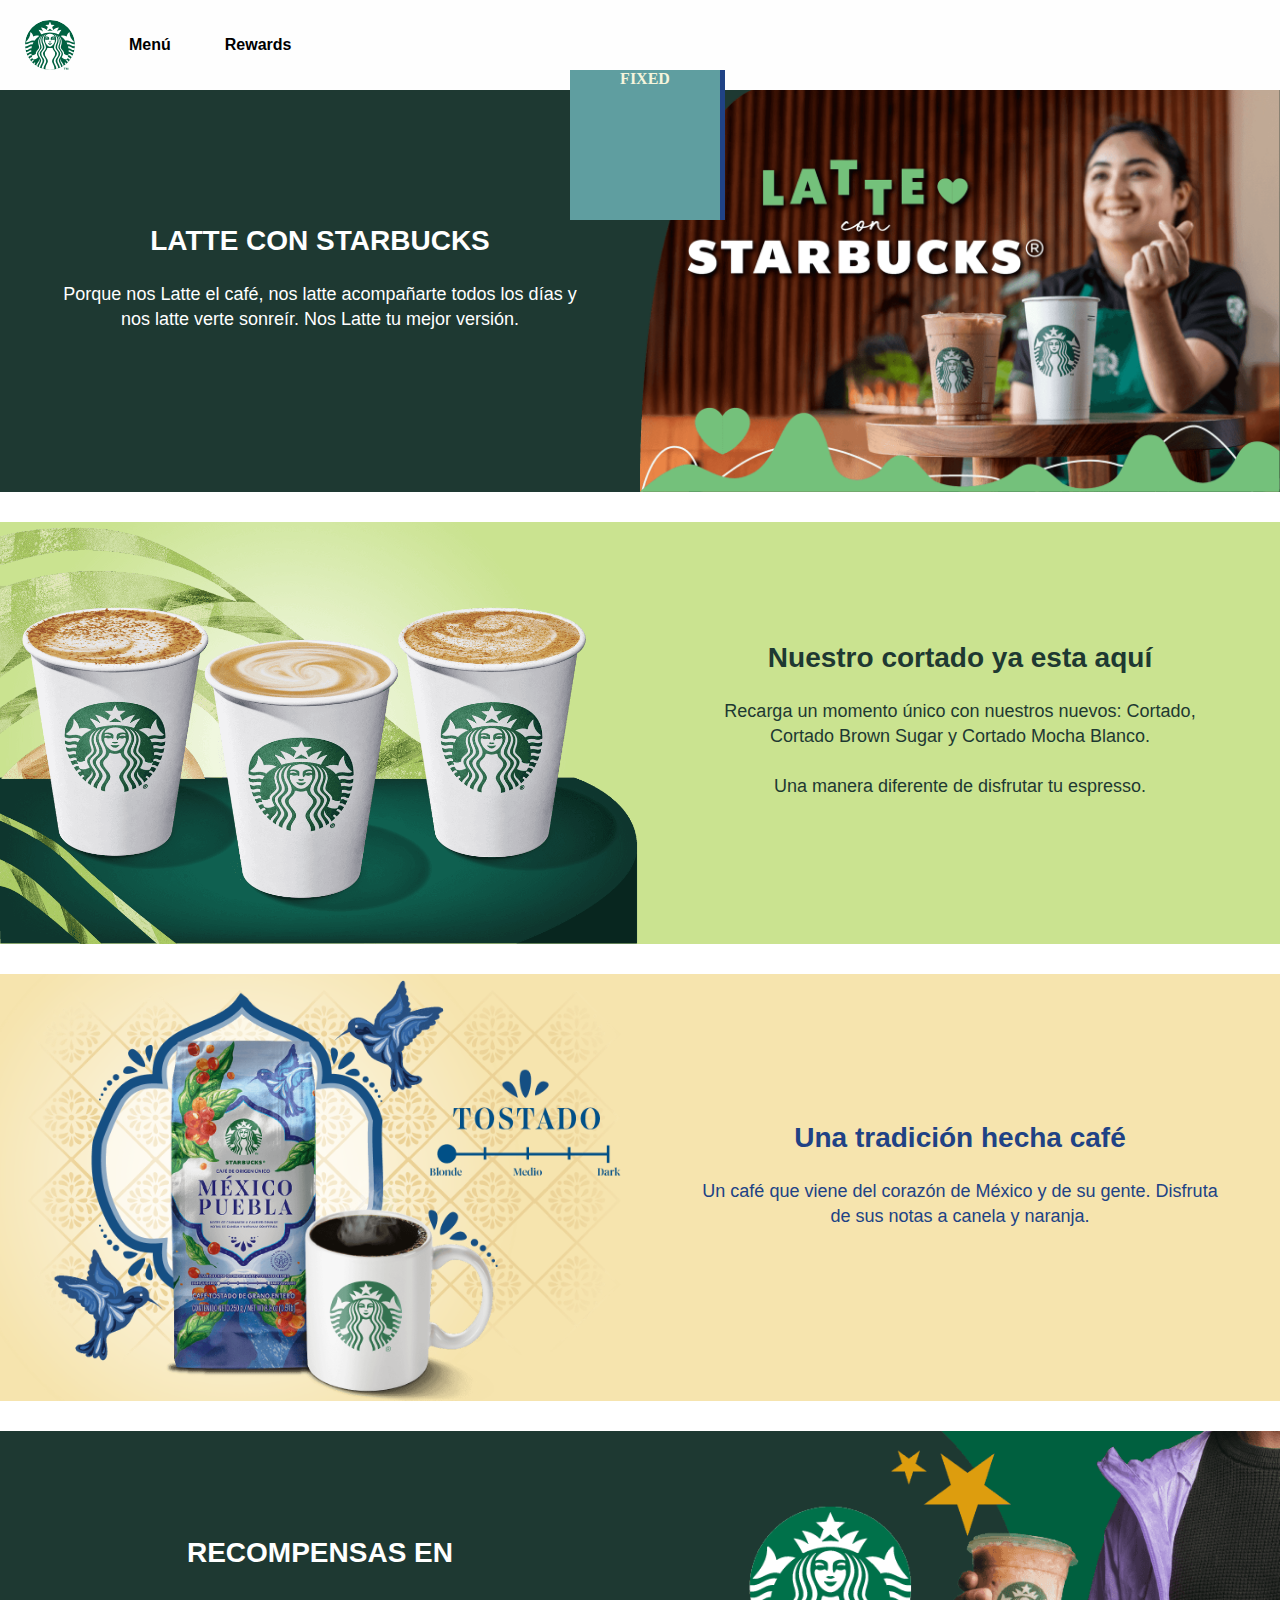
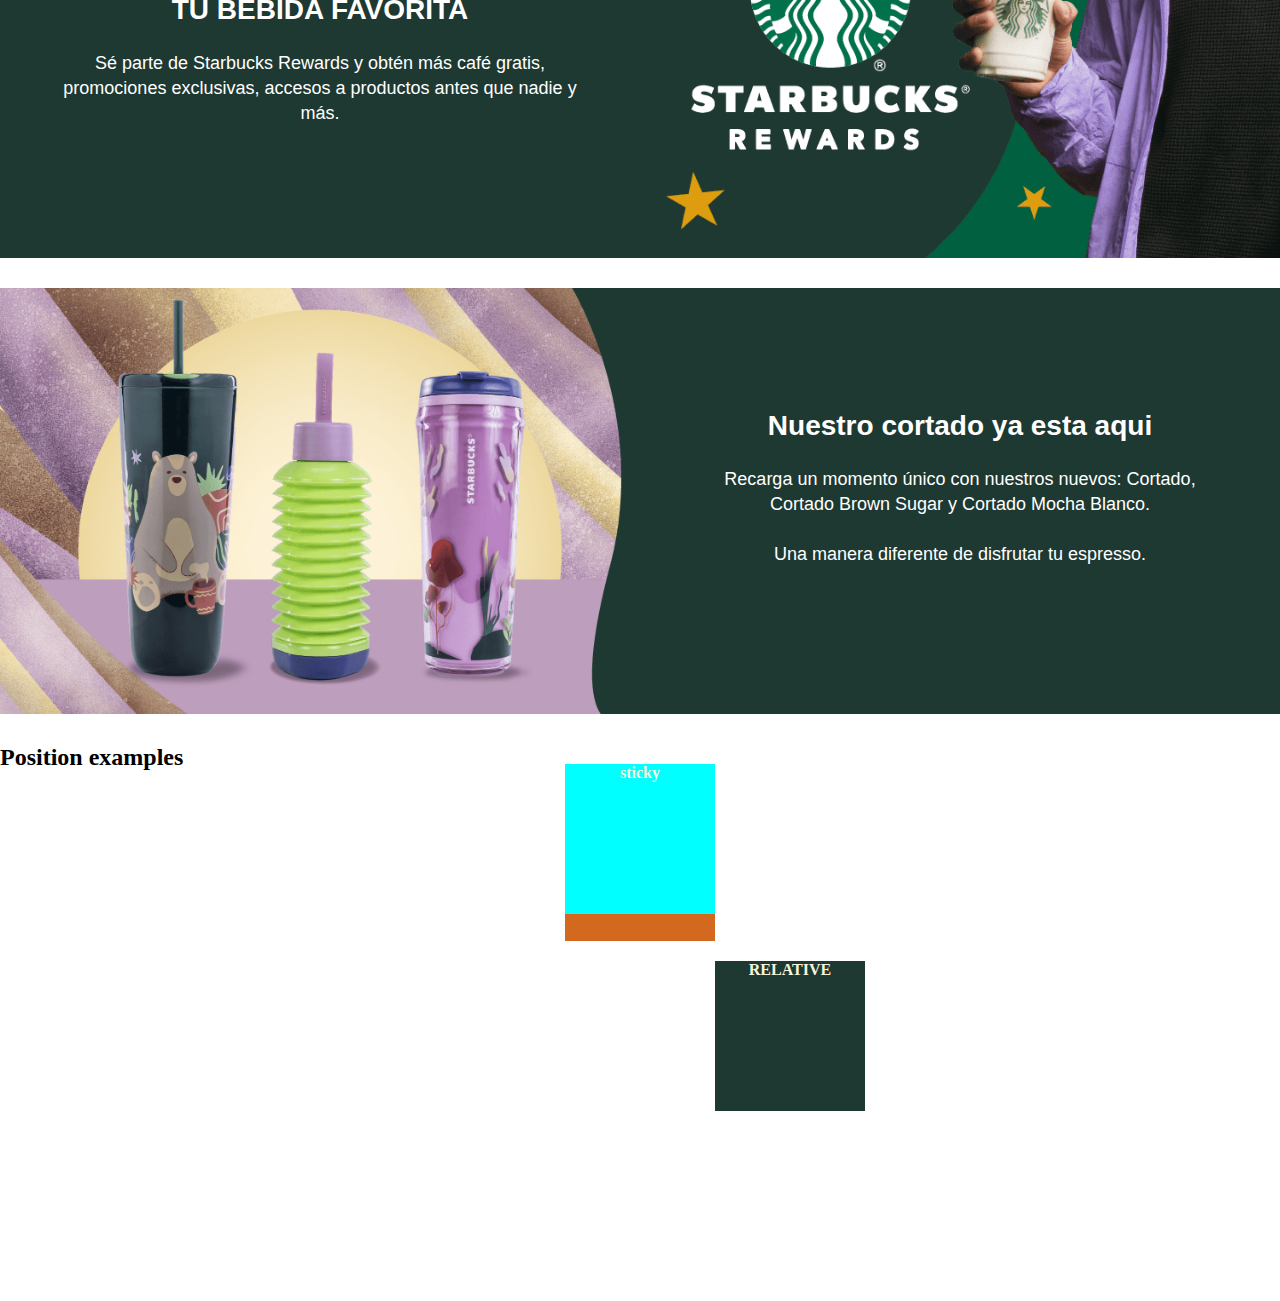
==== index.html @ a2754247 "se cambio el nombre" ====
<!DOCTYPE html>
<html lang="en">
<head>
    <meta charset="UTF-8">
    <meta name="viewport" content="width=device-width, initial-scale=1.0">
    <title>Clase2</title>
    <link rel="stylesheet" href="./style.css">
</head>
<body>
    <header>
        <nav class="Inicio">
            <span id="starbucks_icon"></span>
            <div id="menu">
                <a class="navB" href="">Menú</a>
            </div>
            <div id="menu">
                <a class="navB" href="">Rewards</a>
            </div>
            <!-- <div>
                <span></span>Localizar Tienda
            </div>
            <button>Ingresar</button>
            <button>Únete</button> -->
        </nav>
    </header>
    <main>
        <section id="latte-starbucks" class="banner">
            <div>
                <h1>LATTE CON STARBUCKS</h1>
                <p>Porque nos Latte el café, nos latte acompañarte todos los días y nos latte verte sonreír.
                    Nos Latte tu mejor versión.</p>
                
            </div>
            <img src="img/latte.png" alt="">    
        </section>
        <section id="caffe-cortado" class="banner">
            <img src="img/tres cafes.png" alt=""> 
            <div>
                <h1>Nuestro cortado ya esta aquí</h1>
                <p>Recarga un momento único con nuestros nuevos: Cortado, Cortado Brown Sugar y Cortado Mocha Blanco.</p>
                <p>Una manera diferente de disfrutar tu espresso.</p>
                
            </div>
            
        </section>
        <section id="tostado" class="banner">
            <img src="img/tostado.png" alt=""> 
            <div>
                <h1>Una tradición hecha café</h1>
                <p>Un café que viene del corazón de México y de su gente.
                 Disfruta de sus notas a canela y naranja.</p>
            </div>
            
        </section>
        
        <section id="stars" class="banner">
            
            <div>
                <h1>RECOMPENSAS EN</h1> 
                <h1>TU BEBIDA FAVORITA</h1>
                <p>Sé parte de Starbucks Rewards y obtén más café gratis, promociones exclusivas, accesos a productos
                    antes que nadie y más.</p>
                
            </div>
            <img src="img/stars.png" alt=""> 
        </section>

        <section id="" class="banner">
            <img src="img/vasos.png" alt=""> 
            <div>
                <h1>Nuestro cortado ya esta aqu<acuote>i</acuote></h1>
                <p>Recarga un momento único con nuestros nuevos: Cortado, Cortado Brown Sugar y Cortado Mocha Blanco.</p>
                <p>Una manera diferente de disfrutar tu espresso.</p>
                
            </div>
            
        </section>

       <section id="" class="">
            <h2>Position examples</h2>
            <div id="STATIC" class="box">STATIC</div>
            <div id="RELATIVE" class="box">RELATIVE</div>
            <div id="absolute" class="box">absolute</div>
            <div id="fixed" class="box">FIXED</div>
            <div id="sticky" class="box">sticky</div>
        </section>

        
    </main>
    <footer></footer>
</body>
</html>
---- style.css ----
*{
    box-sizing: border-box;
    margin: 0;
}

#starbucks_icon{
    background-image: url(assets/logo.svg);
    display: inline-block;
    width: 50px;
    height: 50px;
    margin: 0 25px;
    background-size: cover;
    padding: 0 25px;
}

header{
    height: 90px;
}

nav{
    height: 100%;
    padding: 20px 0;
    background-color: #fefefeff;
}

#menu{
    display: inline-block;
}

a{
    color: black;
    text-decoration: none;

}

section img{
    width: 50%;
}

.navB, #starbucks_icon{
    vertical-align: middle;
}

.navB{
    display: inline-block;
    font-weight: bold;
    font-family: SoDo Sans,Helvetica,Arial,sans-serif;
    padding: 0 25px;
}

.navB a{
    color: #212121;
}

a:hover{
    border-bottom: 6px solid #00754a;
    color: #00754a;
    padding-bottom: 25px;
    

}

.banner{
    display: flex;
    background-color: #1e3932;
    color: white;
    text-align: center;
    margin-bottom: 30px;
}

.banner h1{
    font-size: 28px;
}

.banner h1, .banner p{
    vertical-align: middle;
    margin-bottom: 25px;
    font-family: SoDo Sans,Helvetica,Arial,sans-serif;
}

.banner p{
    font-size: 18px;
    font-family: SoDo Sans,Helvetica,Arial,sans-serif;
    line-height: 25px;
}

.banner div{
    padding: 0 60px;
    align-content: center;
}

#caffe-cortado{
    background-color: rgb(202 227 144);
    color: #1e3932;
}

#tostado{
    background-color: rgb(246 228 174);
    color: #204285;
}

/* ESTILOS DEL POSITION */

.box{
    top: 50px;
    bottom: 0;
    right: 0;
    left: 20px;
    width: 150px;
    height: 150px;
    margin: 20px auto;
    text-align: center;
    font-weight: bold;
    background-color: chocolate;
    color: beige;
}

#RELATIVE{
    background-color: #1e3932;
    position: relative;
    top: 0px;
    bottom: 0;
    right: 0;
    left: 150px;
}

#absolute{
    position: absolute;
    background-color: #204285;
}

#fixed{
    position: fixed;
    bottom: 50px;
    right: 10px;
    background-color: cadetblue;
}

#sticky{
    position: sticky;
    background-color: aqua;
    top 50 px ;
}
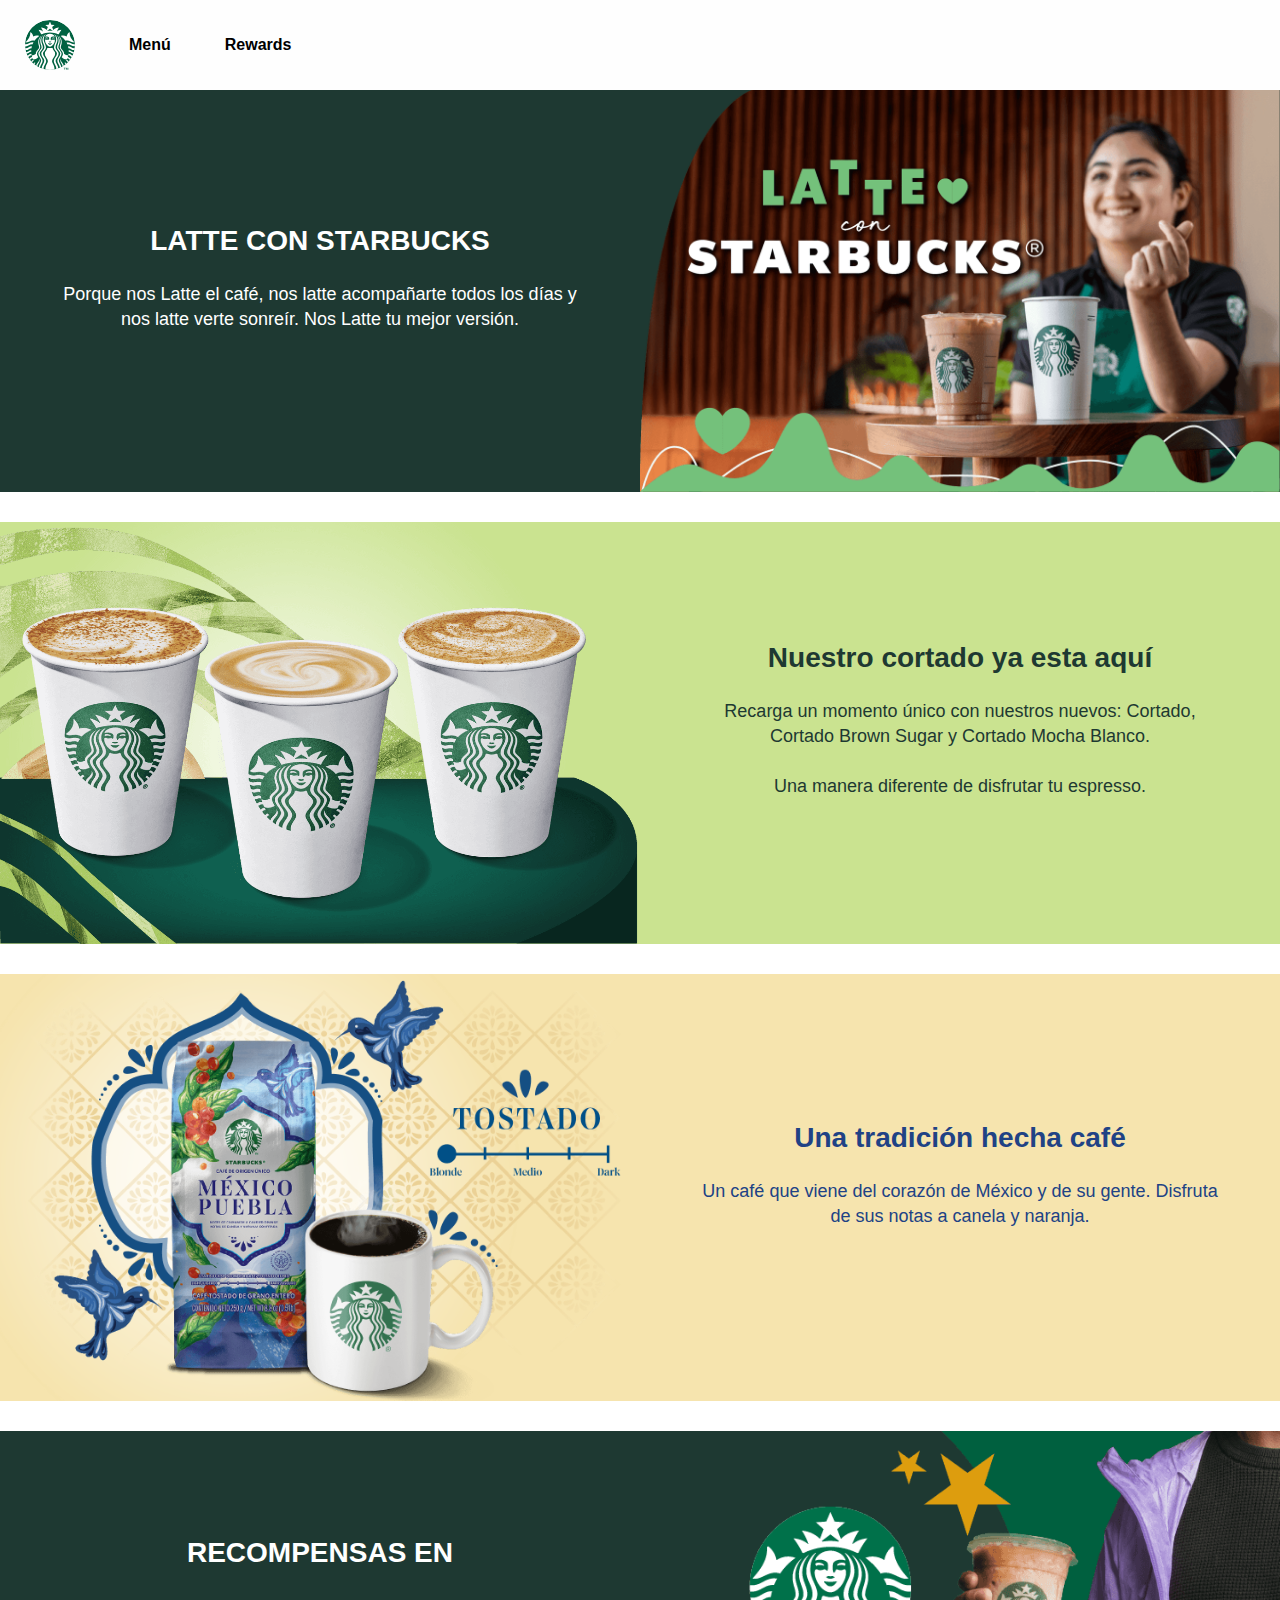
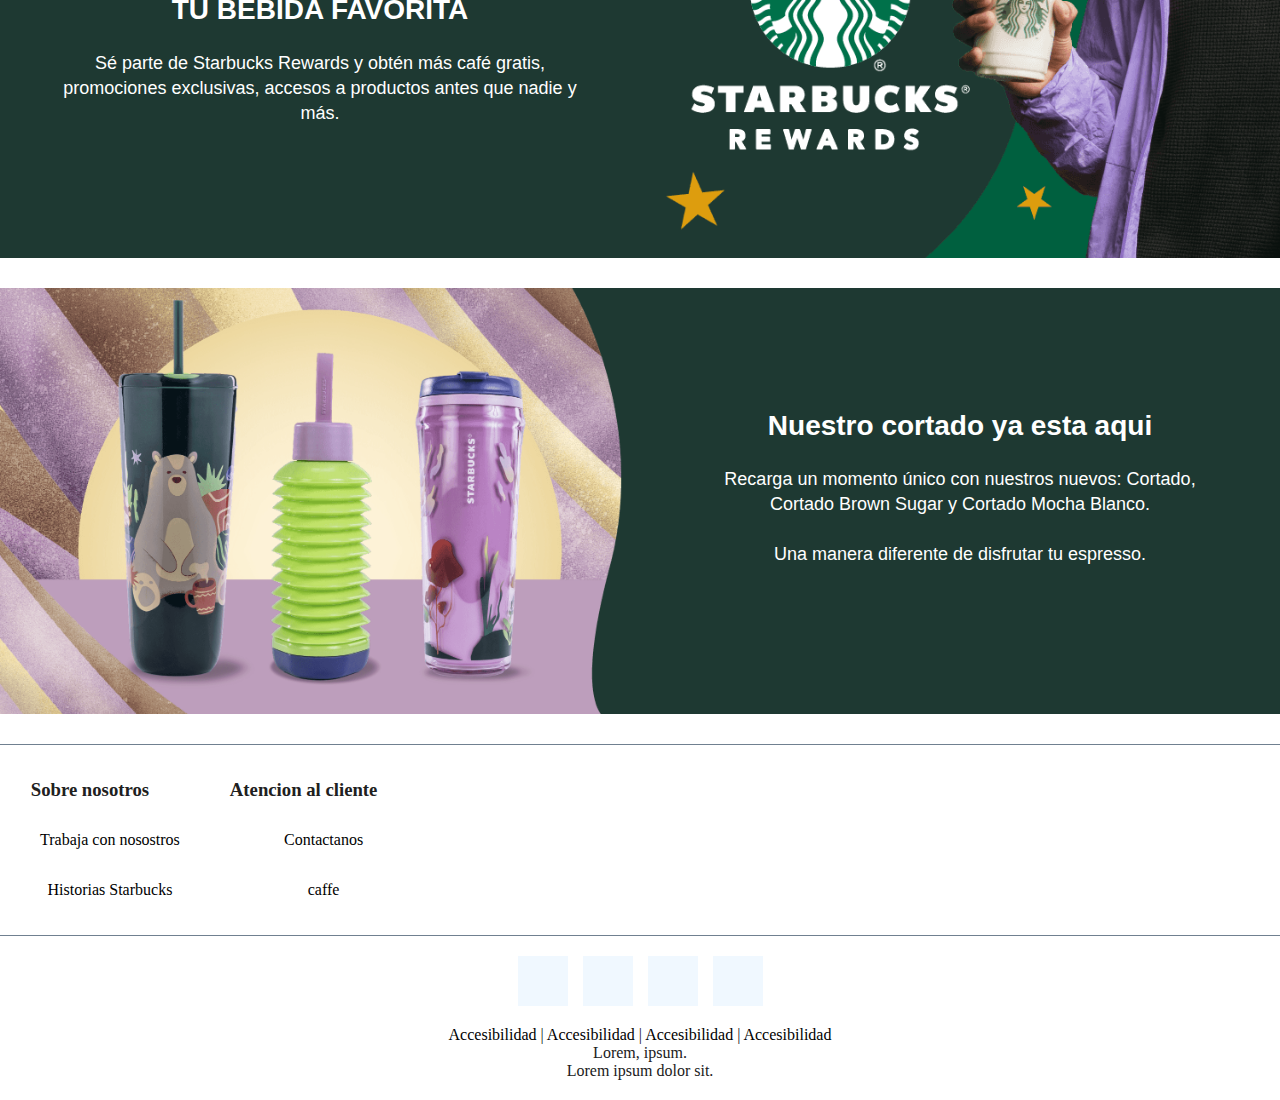
==== commit 8ed39d31: "Mejora" ====
--- a/index.html
+++ b/index.html
@@ -76,17 +76,59 @@
             
         </section>
 
-       <section id="" class="">
+       <!-- <section id="" class="">
             <h2>Position examples</h2>
             <div id="STATIC" class="box">STATIC</div>
             <div id="RELATIVE" class="box">RELATIVE</div>
             <div id="absolute" class="box">absolute</div>
             <div id="fixed" class="box">FIXED</div>
             <div id="sticky" class="box">sticky</div>
-        </section>
+        </section> -->
 
         
     </main>
-    <footer></footer>
+    <footer class="container">
+        <!-- enlaces -->
+        <section class="footer_links">
+            <div class="socialll">
+                <h3>Sobre nosotros</h3>
+                <ul>
+                    <li><a href="#">Trabaja con nosostros</a></li>
+                    <li><a href="#">Historias Starbucks</a></li>
+                </ul>
+            </div>
+            <div class="socialll">
+                <h3>Atencion al cliente</h3>
+                <ul>
+                    <li><a href="#">Contactanos</a></li>
+                    <li><a href="#">caffe</a></li>
+                </ul>
+            </div>
+            
+        </section>
+         <!-- redes -->
+         <section class="social">
+            <a href="face" class="icon" ></a>
+            <a href="#" class="icon" ></a>
+            <a href="#" class="icon" ></a>
+            <a href="#" class="icon"></a>
+         </section>
+          <!-- enlaces dos -->
+        <section class="f2">
+            <a href="#">Accesibilidad</a>
+            <span>|</span>
+            <a href="#">Accesibilidad</a>
+            <span>|</span>
+            <a href="#">Accesibilidad</a>
+            <span>|</span>
+            <a href="#">Accesibilidad</a>
+        </section>
+        <!--derechos-->
+        <section>
+            <p>Lorem, ipsum.
+            </p>
+            <p>Lorem ipsum dolor sit.</p>
+        </section>
+    </footer>
 </body>
 </html>--- a/style.css
+++ b/style.css
@@ -52,7 +52,7 @@
     color: #212121;
 }
 
-a:hover{
+.navB a:hover{
     border-bottom: 6px solid #00754a;
     color: #00754a;
     padding-bottom: 25px;
@@ -140,4 +140,70 @@
     position: sticky;
     background-color: aqua;
     top 50 px ;
+}
+
+ul{
+    list-style: none;
+    padding: none;
+}
+
+footer{
+    background-color: rgb(255, 255, 255);
+    padding: 20px 0;
+    color: rgb(32, 32, 32);
+    text-align: center;
+    border-top: 1px solid slategray;
+}
+
+.footer_links{
+    display: flex;
+    width: 100%;
+    margin-bottom: 20px;
+    align-items: flex-start;
+    gap: 50px;
+    
+
+
+}
+
+.footer_links .socialll{
+    line-height: 50px;
+}
+
+.container{
+    width: 100%;
+    margin: auto;
+    display: flex;
+    flex-direction: column;
+    align-items: center;
+
+}
+
+.social{
+    display: flex;
+    /* The `gap: 15px;` property is used to set the spacing between flex items in a flex container. In
+    this case, it specifies a 15px gap between the items within the `.social` class, which is a flex
+    container. This property helps in creating consistent spacing between the social media icons or
+    links within the flex container. */
+    gap: 15px;
+    margin-bottom: 20px;
+    align-items: center;
+    justify-content: center;
+    width: 100%;
+    padding-top: 20px;
+    border-top: 1px solid slategray;
+}
+
+.social a{
+    text-decoration: none;
+    width: 50px;
+    background-color: aliceblue;
+    height: 50px;   
+}
+
+#face{
+    background-image: url(img/face.png);
+    background-color: transparent;
+    background-size: cover;
+
 }